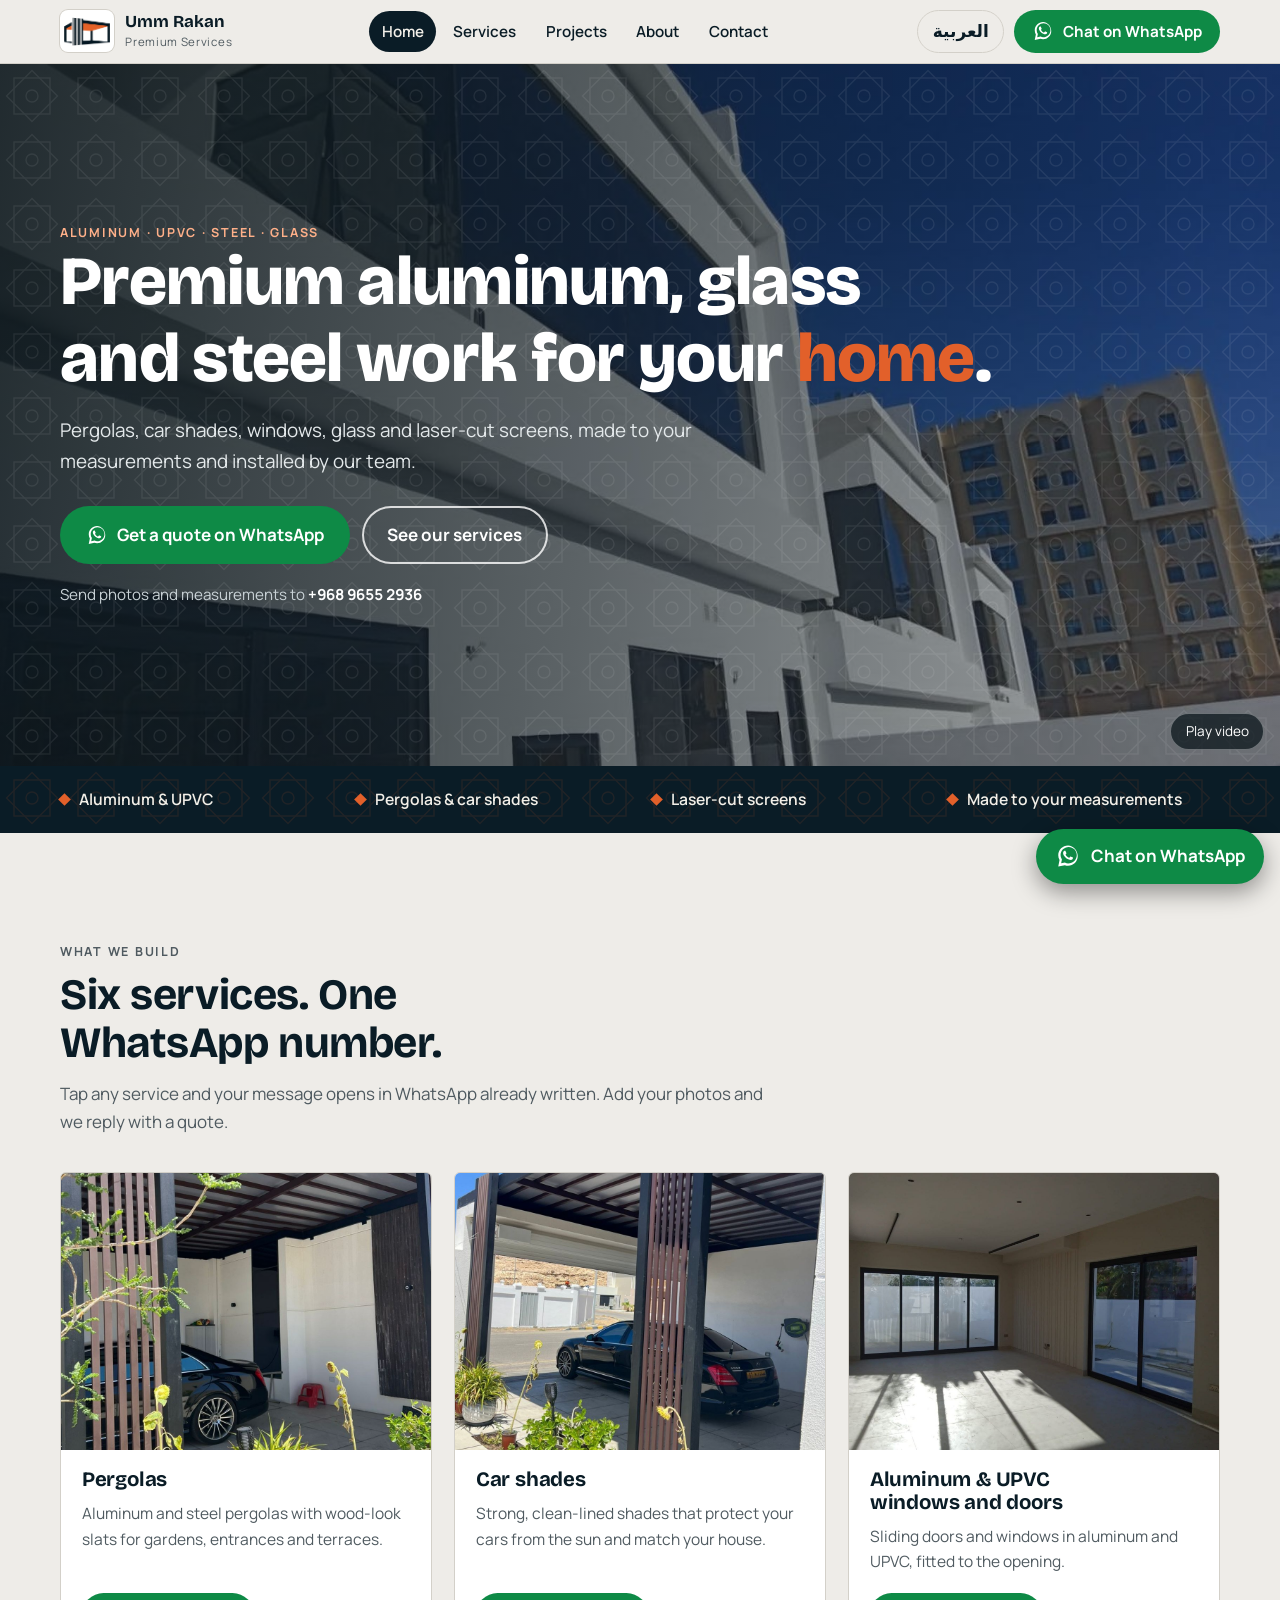
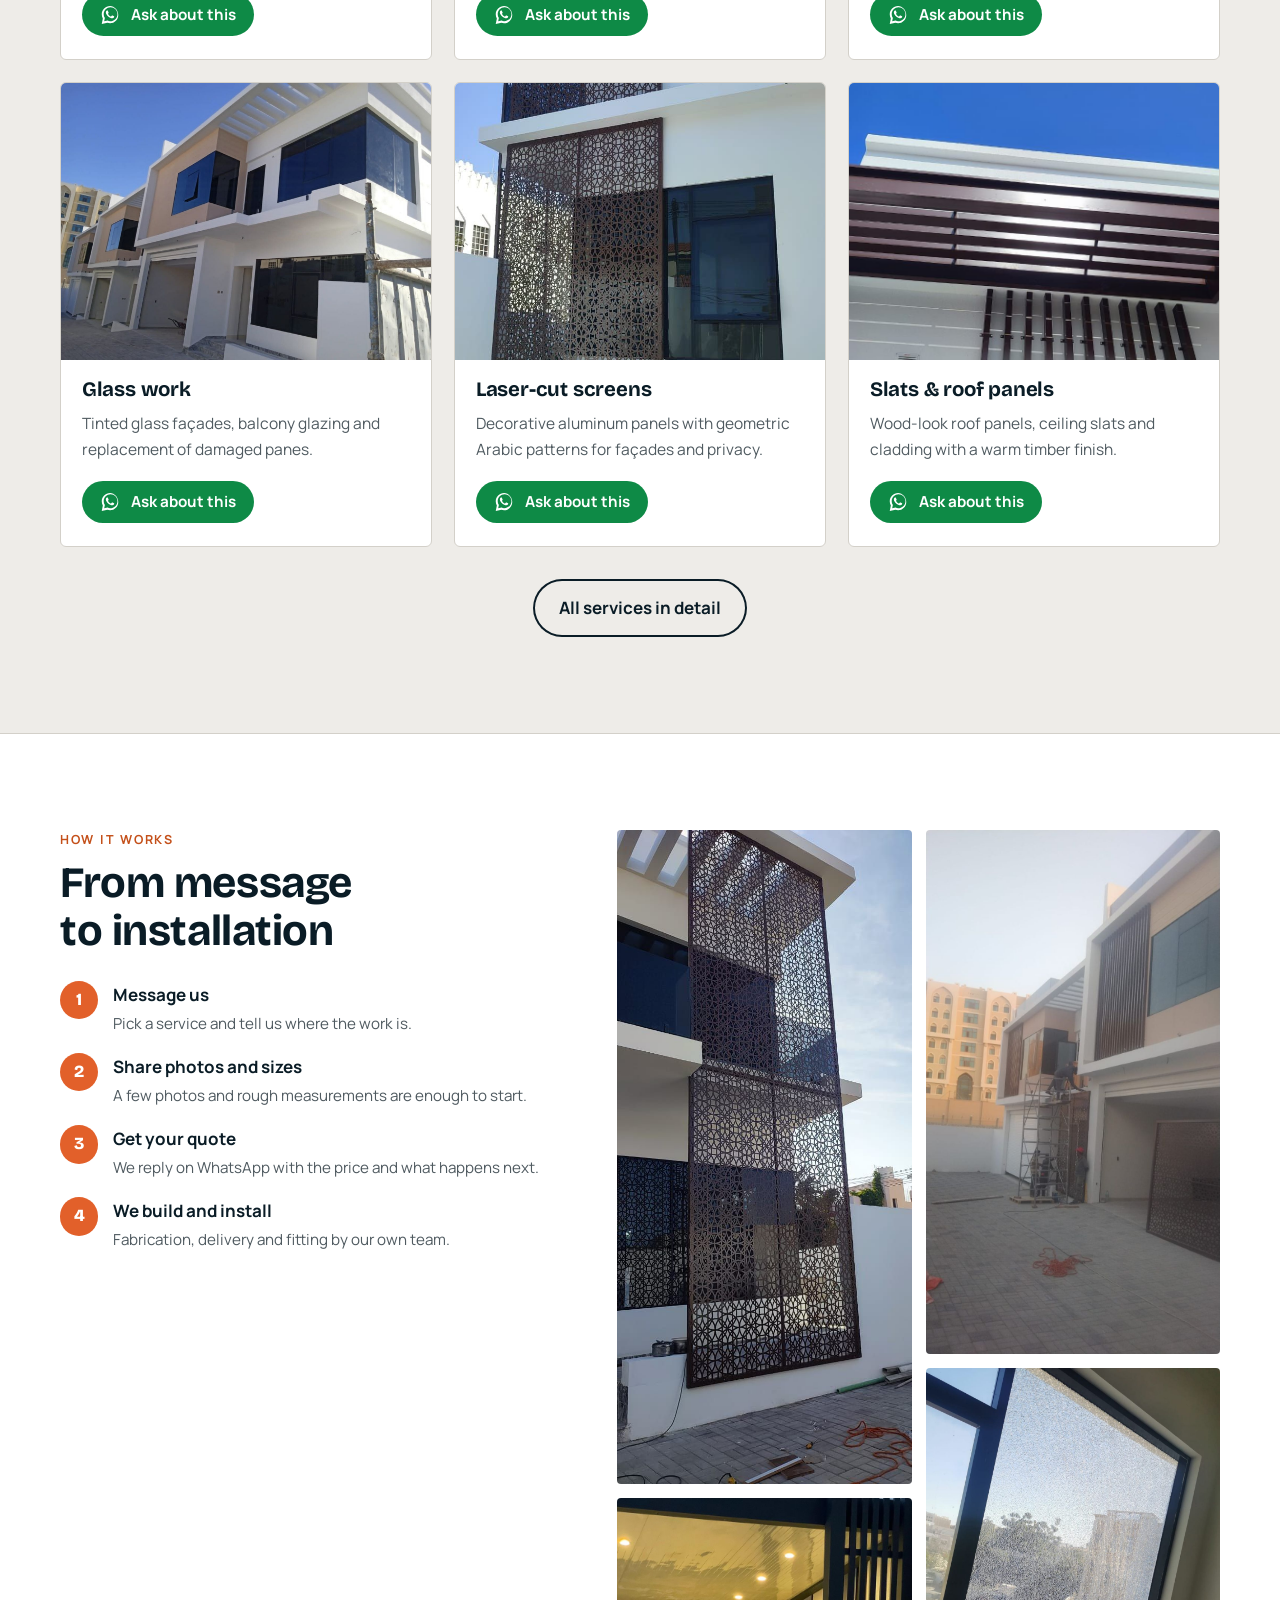
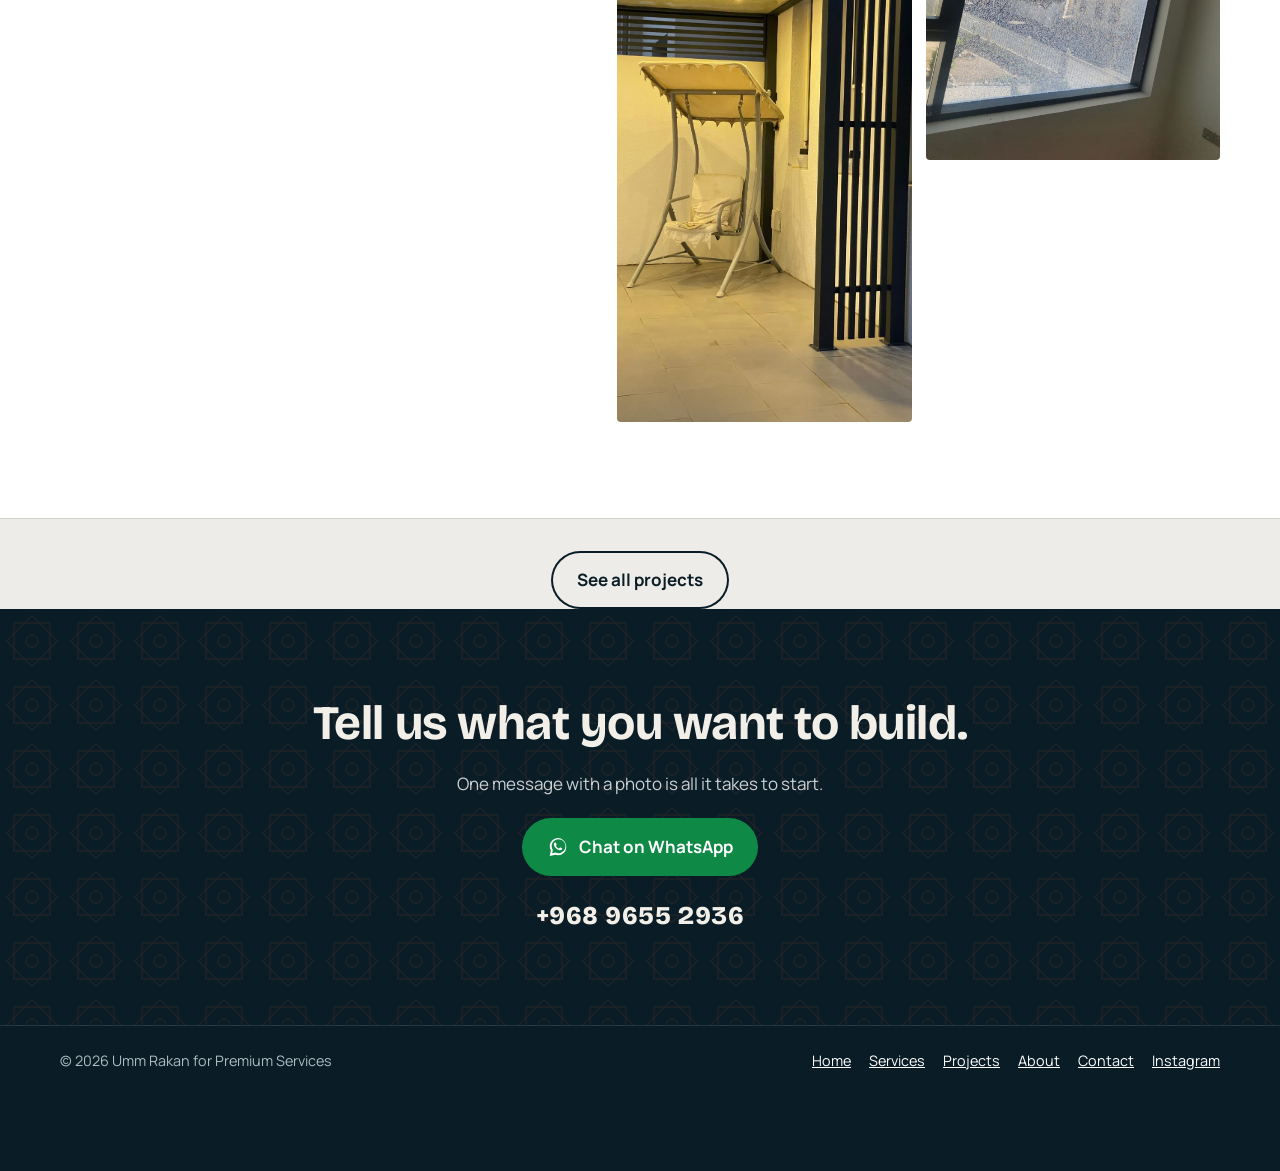
==== index.html @ f745d88b "Add Umm Rakan bilingual multi-page website Home, services, projects, about and contact pages with a " ====
<!doctype html>
<html lang="en" dir="ltr">
<head>
<meta charset="utf-8">
<meta name="viewport" content="width=device-width, initial-scale=1, viewport-fit=cover">
<title>Umm Rakan Premium Services</title>
<meta name="description" content="Premium aluminum, UPVC, steel and glass work in Oman: pergolas, car shades, windows, laser-cut screens. Get a quote on WhatsApp.">
<meta name="theme-color" content="#0a1c26">
<link rel="icon" type="image/png" href="img/favicon.png">
<link rel="apple-touch-icon" href="img/apple-touch-icon.png">
<meta property="og:title" content="Umm Rakan Premium Services">
<meta property="og:description" content="Premium aluminum, UPVC, steel and glass work in Oman: pergolas, car shades, windows, laser-cut screens. Get a quote on WhatsApp.">
<meta property="og:image" content="img/hero-poster.jpg">
<link rel="preconnect" href="https://fonts.googleapis.com">
<link rel="preconnect" href="https://fonts.gstatic.com" crossorigin>
<link rel="stylesheet" href="https://fonts.googleapis.com/css2?family=Bricolage+Grotesque:opsz,wght@12..96,500;12..96,700;12..96,800&family=Manrope:wght@400;500;600;700&family=Noto+Kufi+Arabic:wght@500;700;800&family=IBM+Plex+Sans+Arabic:wght@400;500;600&display=swap">
<link rel="stylesheet" href="css/style.css">
</head>
<body data-page="home">

<!-- COVER VIDEO: replace video/hero.mp4 with the client's own footage (see README). Poster image shows until the video loads. -->
<section class="hero bleed" aria-label="Cover">
  <img class="poster" src="img/hero-poster.jpg" alt="">
  <video id="heroVideo" autoplay muted loop playsinline preload="auto" poster="img/hero-poster.jpg">
    <source src="video/hero.mp4" type="video/mp4">
  </video>
  <div class="star"></div>
  <div class="in">
    <p class="eyebrow" data-i18n="heroEyebrow"></p>
    <h1 data-i18n="heroTitle"></h1>
    <p class="lede" data-i18n="heroLede"></p>
    <div class="cta-row">
      <a class="btn btn-wa" data-wa="general" target="_blank" rel="noopener" href="#"><svg viewBox="0 0 32 32" aria-hidden="true"><path fill="currentColor" d="M16.04 3C9.4 3 4 8.4 4 15.04c0 2.12.55 4.18 1.6 6L4 29l8.14-1.56a12 12 0 0 0 3.9.66h.01C22.7 28.1 28 22.7 28 16.06 28 9.4 22.68 3 16.04 3Zm0 22.1c-1.2 0-2.37-.32-3.4-.92l-.24-.15-4.83.93.96-4.7-.16-.25a9.9 9.9 0 0 1-1.52-5.27c0-5.5 4.47-9.97 9.98-9.97 5.5 0 9.98 4.47 9.98 9.97 0 5.5-4.48 10.36-10.77 10.36Zm5.47-7.46c-.3-.15-1.77-.87-2.04-.97-.27-.1-.47-.15-.67.15-.2.3-.77.97-.94 1.17-.17.2-.35.22-.65.07-.3-.15-1.27-.47-2.42-1.5-.9-.8-1.5-1.78-1.67-2.08-.17-.3-.02-.46.13-.6.13-.14.3-.35.45-.52.15-.17.2-.3.3-.5.1-.2.05-.37-.02-.52-.08-.15-.67-1.62-.92-2.22-.24-.58-.49-.5-.67-.5h-.57c-.2 0-.52.07-.8.37-.27.3-1.04 1.02-1.04 2.48 0 1.46 1.07 2.88 1.22 3.08.15.2 2.1 3.2 5.08 4.48.71.3 1.26.49 1.7.63.71.23 1.36.2 1.87.12.57-.08 1.77-.72 2.02-1.42.25-.7.25-1.3.17-1.42-.07-.12-.27-.2-.57-.35Z"/></svg><span data-i18n="quote"></span></a>
      <a class="btn btn-light" href="services.html" data-i18n="seeServices"></a>
    </div>
    <p class="numline"><span data-i18n="sendTo"></span> <strong>+968 9655 2936</strong></p>
  </div>
  <button class="vid-ctl" id="vidBtn" type="button"></button>
</section>

<div class="band bleed"><div class="star"></div>
  <ul><li data-i18n="t1"></li><li data-i18n="t2"></li><li data-i18n="t3"></li><li data-i18n="t4"></li></ul>
</div>

<div class="wrap">
  <section class="s">
    <div class="head"><p class="eyebrow" data-i18n="svEyebrow"></p><h2 data-i18n="svTitle"></h2><p data-i18n="svLead"></p></div>
    <div class="grid" id="services-grid"></div>
    <div class="more"><a class="btn btn-ghost" href="services.html" data-i18n="allServices"></a></div>
  </section>
</div>

<div class="surface-band bleed"><section class="s two">
  <div><p class="eyebrow" data-i18n="hwEyebrow"></p>
  <h2 style="font-size:clamp(1.8rem,3.6vw,2.7rem);margin-top:.5rem" data-i18n="hwTitle"></h2>
  <ol class="steps" id="steps"></ol></div>
  <div class="grid" style="grid-template-columns:1fr 1fr" id="homeGalleryWrap">
    <div class="gal" id="gal" data-count="4" style="grid-column:1/-1;columns:2 160px"></div>
  </div>
</section></div>

<dialog id="lb"><img id="lbImg" alt=""><form method="dialog"><button class="btn btn-ghost btn-sm" style="background:var(--bg)" data-i18n="close"></button></form></dialog>

<div class="wrap"><div class="more" style="margin-block:2rem 0"><a class="btn btn-ghost" href="projects.html" data-i18n="allProjects"></a></div></div>
<div class="final bleed"><div class="star"></div>
  <section class="in">
    <h2 data-i18n="finTitle"></h2>
    <p data-i18n="finText"></p>
    <a class="btn btn-wa" data-wa="general" target="_blank" rel="noopener" href="#"><svg viewBox="0 0 32 32" aria-hidden="true"><path fill="currentColor" d="M16.04 3C9.4 3 4 8.4 4 15.04c0 2.12.55 4.18 1.6 6L4 29l8.14-1.56a12 12 0 0 0 3.9.66h.01C22.7 28.1 28 22.7 28 16.06 28 9.4 22.68 3 16.04 3Zm0 22.1c-1.2 0-2.37-.32-3.4-.92l-.24-.15-4.83.93.96-4.7-.16-.25a9.9 9.9 0 0 1-1.52-5.27c0-5.5 4.47-9.97 9.98-9.97 5.5 0 9.98 4.47 9.98 9.97 0 5.5-4.48 10.36-10.77 10.36Zm5.47-7.46c-.3-.15-1.77-.87-2.04-.97-.27-.1-.47-.15-.67.15-.2.3-.77.97-.94 1.17-.17.2-.35.22-.65.07-.3-.15-1.27-.47-2.42-1.5-.9-.8-1.5-1.78-1.67-2.08-.17-.3-.02-.46.13-.6.13-.14.3-.35.45-.52.15-.17.2-.3.3-.5.1-.2.05-.37-.02-.52-.08-.15-.67-1.62-.92-2.22-.24-.58-.49-.5-.67-.5h-.57c-.2 0-.52.07-.8.37-.27.3-1.04 1.02-1.04 2.48 0 1.46 1.07 2.88 1.22 3.08.15.2 2.1 3.2 5.08 4.48.71.3 1.26.49 1.7.63.71.23 1.36.2 1.87.12.57-.08 1.77-.72 2.02-1.42.25-.7.25-1.3.17-1.42-.07-.12-.27-.2-.57-.35Z"/></svg><span data-i18n="chat"></span></a>
    <div class="big">+968 9655 2936</div>
  </section>
</div>
<script src="js/main.js"></script>
</body>
</html>
---- css/style.css ----
/* Umm Rakan Premium Services — shared styles.
   Palette comes from the logo: aluminium navy + safety orange. */
:root{
  --bg:#eeece8;
  --surface:#ffffff;
  --ink:#0a1c26;
  --muted:#4f5a60;
  --line:#d3d0c9;
  --accent:#c4501a;        /* orange for text on light */
  --pop:#e2602a;           /* logo orange for fills */
  --pop-ink:#ffffff;
  --wa:#0e8a46;
  --wa-ink:#ffffff;
  --band:#0a1c26;
  --band-ink:#f2efe8;
  --font-en-display:'Bricolage Grotesque','Segoe UI',system-ui,sans-serif;
  --font-en:'Manrope','Segoe UI',system-ui,sans-serif;
  --font-ar-display:'Noto Kufi Arabic','Segoe UI',Tahoma,sans-serif;
  --font-ar:'IBM Plex Sans Arabic','Segoe UI',Tahoma,sans-serif;
  --display:var(--font-en-display);
  --body:var(--font-en);
}
@media (prefers-color-scheme:dark){:root:not([data-theme="light"]){
  --bg:#0c161c;--surface:#14222b;--ink:#eef0ee;--muted:#a3b0b6;--line:#26363f;
  --accent:#ff8a52;--wa:#25b862;--wa-ink:#05210f;--band:#071217;color-scheme:dark}}
:root[data-theme="dark"]{
  --bg:#0c161c;--surface:#14222b;--ink:#eef0ee;--muted:#a3b0b6;--line:#26363f;
  --accent:#ff8a52;--wa:#25b862;--wa-ink:#05210f;--band:#071217;color-scheme:dark}
html[lang="ar"]{--display:var(--font-ar-display);--body:var(--font-ar)}

*{box-sizing:border-box}
html{scroll-behavior:smooth}
body{margin:0;background:var(--bg);color:var(--ink);font-family:var(--body);font-size:17px;line-height:1.65;
  padding-left:max(16px,env(safe-area-inset-left,0px));padding-right:max(16px,env(safe-area-inset-right,0px))}
html[lang="ar"] body{line-height:1.85}
img,video{display:block;max-width:100%}
a{color:inherit}
:focus-visible{outline:3px solid var(--pop);outline-offset:3px;border-radius:4px}
.wrap{max-width:1160px;margin-inline:auto}
.bleed{margin-inline:calc(-1*max(16px,env(safe-area-inset-left,0px)));padding-inline:max(16px,env(safe-area-inset-left,0px))}
h1,h2,h3{font-family:var(--display);line-height:1.12;margin:0;text-wrap:balance;letter-spacing:-.01em}
html[lang="ar"] h1,html[lang="ar"] h2,html[lang="ar"] h3{letter-spacing:0;line-height:1.35}
p{margin:0}
.eyebrow{font-size:.78rem;font-weight:700;letter-spacing:.14em;text-transform:uppercase;color:var(--accent)}
html[lang="ar"] .eyebrow{letter-spacing:0;font-size:.9rem}

.star{position:absolute;inset:0;pointer-events:none;background:var(--pop);opacity:.12;
 -webkit-mask-image:url("data:image/svg+xml,%3Csvg xmlns='http://www.w3.org/2000/svg' width='64' height='64'%3E%3Cg fill='none' stroke='black' stroke-width='1.4'%3E%3Crect x='14' y='14' width='36' height='36'/%3E%3Crect x='14' y='14' width='36' height='36' transform='rotate(45 32 32)'/%3E%3Ccircle cx='32' cy='32' r='6'/%3E%3C/g%3E%3C/svg%3E");
 mask-image:url("data:image/svg+xml,%3Csvg xmlns='http://www.w3.org/2000/svg' width='64' height='64'%3E%3Cg fill='none' stroke='black' stroke-width='1.4'%3E%3Crect x='14' y='14' width='36' height='36'/%3E%3Crect x='14' y='14' width='36' height='36' transform='rotate(45 32 32)'/%3E%3Ccircle cx='32' cy='32' r='6'/%3E%3C/g%3E%3C/svg%3E");
 -webkit-mask-size:64px;mask-size:64px}

/* buttons */
.btn{display:inline-flex;align-items:center;justify-content:center;gap:.6rem;font:inherit;font-weight:700;text-decoration:none;
  border:0;border-radius:999px;padding:.95rem 1.6rem;cursor:pointer;min-height:48px;transition:transform .15s,filter .15s}
.btn:hover{transform:translateY(-2px);filter:brightness(1.07)}
.btn-wa{background:var(--wa);color:var(--wa-ink)}
.btn-ghost{background:transparent;color:var(--ink);box-shadow:inset 0 0 0 2px currentColor}
.btn-light{background:transparent;color:#fff;box-shadow:inset 0 0 0 2px #ffffffcc}
.btn svg{width:22px;height:22px;flex:none}
.btn-sm{padding:.55rem 1.1rem;min-height:40px;font-size:.95rem}

/* header */
body::before{content:"";position:fixed;inset:0 0 auto;height:env(safe-area-inset-top,0px);z-index:30;background:var(--bg)}
.site-header{position:sticky;top:env(safe-area-inset-top,0px);z-index:20;background:color-mix(in srgb,var(--bg) 94%,transparent);backdrop-filter:blur(10px);border-bottom:1px solid var(--line)}
.bar{display:flex;align-items:center;justify-content:space-between;gap:12px;padding-block:10px;max-width:1160px;margin-inline:auto}
.brand{display:flex;align-items:center;gap:.7rem;text-decoration:none;min-width:0}
.brand .tile{width:54px;height:42px;border-radius:8px;background:#fff;display:grid;place-items:center;flex:none;padding:4px;box-shadow:0 0 0 1px var(--line)}
.brand .tile img{width:100%;height:100%;object-fit:contain}
.brand b{display:block;font-family:var(--display);font-size:1.05rem;line-height:1.15}
.brand small{display:block;color:var(--muted);font-size:.72rem;letter-spacing:.06em}
nav.main{display:flex;align-items:center;gap:4px}
nav.main a{text-decoration:none;font-weight:600;font-size:.95rem;padding:.5rem .8rem;border-radius:999px}
nav.main a:hover{background:color-mix(in srgb,var(--ink) 8%,transparent)}
nav.main a[aria-current="page"]{background:var(--band);color:var(--band-ink)}
.tools{display:flex;align-items:center;gap:10px}
.lang{font:inherit;font-weight:700;background:none;color:var(--ink);border:1px solid var(--line);border-radius:999px;padding:.4rem .9rem;min-height:40px;cursor:pointer}
.lang:hover{border-color:var(--ink)}
.burger{display:none;width:44px;height:40px;border:1px solid var(--line);border-radius:10px;background:none;color:var(--ink);cursor:pointer;font-size:1.3rem;line-height:1}

/* hero with video cover */
.hero{position:relative;min-height:clamp(520px,78vh,760px);display:flex;align-items:center;overflow:hidden;background:var(--band);color:#fff}
.hero video,.hero .poster{position:absolute;inset:0;width:100%;height:100%;object-fit:cover}
.hero::after{content:"";position:absolute;inset:0;background:linear-gradient(100deg,rgba(7,18,23,.88) 0%,rgba(7,18,23,.62) 48%,rgba(7,18,23,.25) 100%)}
html[dir="rtl"] .hero::after{background:linear-gradient(260deg,rgba(7,18,23,.88) 0%,rgba(7,18,23,.62) 48%,rgba(7,18,23,.25) 100%)}
.hero .star{z-index:1;opacity:.07;background:#fff}
.hero .in{position:relative;z-index:2;max-width:1160px;width:100%;margin-inline:auto;padding-block:56px}
.hero h1{font-size:clamp(2.3rem,5.6vw,4.3rem);font-weight:800;max-width:15em}
.hero h1 em{font-style:normal;color:var(--pop)}
.hero .eyebrow{color:#ffb089}
.hero .lede{font-size:1.18rem;color:#e4e9eb;max-width:34em;margin-top:1.1rem}
.cta-row{display:flex;flex-wrap:wrap;gap:12px;margin-top:1.8rem}
.numline{margin-top:1.1rem;font-size:.95rem;color:#c9d2d6}
.numline strong{color:#fff;font-variant-numeric:tabular-nums;direction:ltr;unicode-bidi:isolate;display:inline-block}
.vid-ctl{position:absolute;z-index:3;inset-inline-end:16px;bottom:16px;background:#071217b3;color:#fff;border:1px solid #ffffff55;border-radius:999px;padding:.4rem .9rem;font:inherit;font-size:.85rem;cursor:pointer}

/* page title strip for inner pages */
.pagehead{background:var(--band);color:var(--band-ink);position:relative;overflow:hidden}
.pagehead .star{background:var(--pop);opacity:.12}
.pagehead .in{position:relative;max-width:1160px;margin-inline:auto;padding-block:clamp(36px,6vw,64px)}
.pagehead h1{font-size:clamp(2rem,4.6vw,3.3rem);margin-top:.5rem}
.pagehead p{color:#c9d2d6;max-width:40em;margin-top:.8rem}
.pagehead .eyebrow{color:#ffb089}

/* band */
.band{background:var(--band);color:var(--band-ink);position:relative;overflow:hidden}
.band .star{opacity:.1}
.band ul{list-style:none;margin:0 auto;padding:1.3rem 0;display:grid;grid-template-columns:repeat(4,1fr);gap:12px 24px;position:relative;max-width:1160px}
.band li{font-weight:600;font-size:.98rem;display:flex;align-items:center;gap:.6rem}
.band li::before{content:"";width:9px;height:9px;transform:rotate(45deg);background:var(--pop);flex:none}

section.s{padding-block:clamp(48px,8vw,96px)}
.head{max-width:44rem;margin-bottom:2.2rem}
.head h2{font-size:clamp(1.8rem,3.6vw,2.7rem);margin-top:.5rem}
.head p{color:var(--muted);margin-top:.8rem}
.more{margin-top:2rem;display:flex;justify-content:center}

/* cards */
.grid{display:grid;grid-template-columns:repeat(3,1fr);gap:22px}
.card{background:var(--surface);border:1px solid var(--line);border-radius:6px;overflow:hidden;display:flex;flex-direction:column;min-width:0}
.card .ph{aspect-ratio:4/3;overflow:hidden;background:var(--band)}
.card .ph img{width:100%;height:100%;object-fit:cover;transition:transform .5s}
.card:hover .ph img{transform:scale(1.04)}
.card .tx{padding:1.2rem 1.3rem 1.4rem;display:flex;flex-direction:column;gap:.55rem;flex:1}
.card h3{font-size:1.28rem}
.card p{color:var(--muted);font-size:.97rem;flex:1}
.card .btn{align-self:flex-start;margin-top:.6rem}

/* service detail rows */
.svc{display:grid;grid-template-columns:1fr 1fr;gap:clamp(20px,4vw,56px);align-items:center;padding-block:clamp(28px,4vw,48px);border-top:1px solid var(--line)}
.svc:first-child{border-top:0}
.svc:nth-child(even) .ph{order:2}
.svc .ph{aspect-ratio:4/3;overflow:hidden;border-radius:6px;background:var(--band)}
.svc .ph img{width:100%;height:100%;object-fit:cover}
.svc h2{font-size:clamp(1.6rem,3vw,2.2rem)}
.svc p{color:var(--muted);margin-top:.7rem}
.svc ul{list-style:none;margin:1rem 0 0;padding:0;display:grid;gap:.45rem}
.svc li{display:flex;gap:.6rem;align-items:baseline;font-size:.98rem}
.svc li::before{content:"";width:8px;height:8px;transform:rotate(45deg);background:var(--pop);flex:none}
.svc .btn{margin-top:1.4rem}

/* steps + form */
.two{display:grid;grid-template-columns:.9fr 1.1fr;gap:clamp(24px,5vw,64px);align-items:start;max-width:1160px;margin-inline:auto}
.surface-band{background:var(--surface);border-block:1px solid var(--line)}
.steps{list-style:none;margin:1.6rem 0 0;padding:0;display:grid;gap:1rem;counter-reset:s}
.steps li{display:grid;grid-template-columns:2.4rem 1fr;gap:.9rem;align-items:start;counter-increment:s}
.steps li::before{content:counter(s);width:2.4rem;height:2.4rem;border-radius:50%;background:var(--pop);color:var(--pop-ink);display:grid;place-items:center;font-weight:800;font-family:var(--font-en-display)}
.steps b{display:block}
.steps span{color:var(--muted);font-size:.95rem}
form.q{display:grid;gap:1.1rem;background:var(--bg);border:1px solid var(--line);border-radius:6px;padding:clamp(18px,3vw,30px)}
fieldset{border:0;padding:0;margin:0;min-width:0}
legend,label.l{font-weight:700;font-size:.92rem;margin-bottom:.5rem;display:block;padding:0}
.chips{display:flex;flex-wrap:wrap;gap:8px}
.chip{position:relative}
.chip input{position:absolute;opacity:0;pointer-events:none}
.chip span{display:inline-block;padding:.5rem .95rem;border:1px solid var(--line);border-radius:999px;font-size:.93rem;cursor:pointer;background:var(--surface);font-weight:500}
.chip input:checked+span{background:var(--ink);color:var(--bg);border-color:var(--ink)}
.chip input:focus-visible+span{outline:3px solid var(--pop);outline-offset:2px}
input[type=text],textarea{width:100%;font:inherit;color:var(--ink);background:var(--surface);border:1px solid var(--line);border-radius:6px;padding:.8rem 1rem;min-height:48px}
textarea{min-height:110px;resize:vertical}
.hint{color:var(--muted);font-size:.88rem}
.contact-card{background:var(--band);color:var(--band-ink);border-radius:6px;padding:clamp(20px,3vw,32px);display:grid;gap:1rem;position:relative;overflow:hidden}
.contact-card .star{opacity:.09}
.contact-card>*{position:relative}
.contact-card .big{font-size:1.8rem;font-weight:800;direction:ltr;unicode-bidi:isolate;font-variant-numeric:tabular-nums;font-family:var(--font-en-display)}
.contact-card p{color:#c9d2d6}
.contact-card a.ig{color:#fff}

/* gallery */
.gal{columns:4 220px;column-gap:14px}
.gal button{display:block;width:100%;margin:0 0 14px;padding:0;border:0;background:var(--band);cursor:zoom-in;border-radius:4px;overflow:hidden;break-inside:avoid}
.gal img{width:100%;height:auto;transition:transform .4s}
.gal button:hover img{transform:scale(1.03)}
dialog{border:0;padding:0;background:transparent;max-width:min(94vw,1000px);max-height:92vh}
dialog::backdrop{background:rgba(0,0,0,.84)}
dialog img{max-height:84vh;width:auto;margin:auto;border-radius:4px}
dialog form{margin-top:10px;display:flex;justify-content:center}

/* about */
.prose{max-width:46rem}
.prose p+p{margin-top:1rem}
.prose p{color:var(--muted)}
.vals{display:grid;grid-template-columns:repeat(3,1fr);gap:18px;margin-top:2.2rem}
.val{border-top:3px solid var(--pop);padding-top:.9rem}
.val h3{font-size:1.15rem}
.val p{color:var(--muted);font-size:.96rem;margin-top:.4rem}

/* faq */
.faq{max-width:50rem}
details{border-bottom:1px solid var(--line);padding-block:1rem}
summary{cursor:pointer;font-weight:700;font-size:1.05rem;list-style:none;display:flex;justify-content:space-between;gap:1rem}
summary::-webkit-details-marker{display:none}
summary::after{content:"+";font-size:1.4rem;line-height:1;color:var(--accent)}
details[open] summary::after{content:"–"}
details p{color:var(--muted);margin-top:.6rem}

/* final cta + footer */
.final{background:var(--band);color:var(--band-ink);position:relative;overflow:hidden;text-align:center}
.final .star{opacity:.1}
.final .in{position:relative;max-width:46rem;margin-inline:auto;display:grid;gap:1.2rem;justify-items:center;padding-block:clamp(48px,8vw,88px)}
.final h2{font-size:clamp(1.9rem,4vw,3rem)}
.final p{color:#c9d2d6}
.final .big{font-size:1.6rem;font-weight:800;direction:ltr;unicode-bidi:isolate;font-variant-numeric:tabular-nums;letter-spacing:.02em;font-family:var(--font-en-display)}
footer.site{background:var(--band);color:#aebbc1;font-size:.9rem;border-top:1px solid #ffffff1f;padding-block:1.4rem calc(1.4rem + 76px)}
footer.site .in{max-width:1160px;margin-inline:auto;display:flex;flex-wrap:wrap;justify-content:space-between;gap:10px 24px}
footer.site a{color:#fff}
footer.site nav{display:flex;flex-wrap:wrap;gap:6px 18px}

.fab{position:fixed;inset-inline-end:max(16px,env(safe-area-inset-right,0px));bottom:calc(16px + env(safe-area-inset-bottom,0px));z-index:25;
  display:flex;align-items:center;gap:.6rem;background:var(--wa);color:var(--wa-ink);text-decoration:none;font-weight:700;border-radius:999px;padding:.85rem 1.2rem;min-height:52px;box-shadow:0 8px 24px #0006}
.fab svg{width:26px;height:26px}
.fab:hover{filter:brightness(1.08)}

@media (max-width:980px){
  .burger{display:inline-grid;place-items:center}
  nav.main{display:none;position:absolute;inset-inline:0;top:100%;flex-direction:column;align-items:stretch;background:var(--bg);border-bottom:1px solid var(--line);padding:10px max(16px,env(safe-area-inset-left,0px)) 16px}
  nav.main.open{display:flex}
  nav.main a{padding:.8rem 1rem;font-size:1.05rem}
  .site-header .bar{position:relative}
}
@media (max-width:900px){
  .two,.svc{grid-template-columns:1fr}
  .svc:nth-child(even) .ph{order:0}
  .grid{grid-template-columns:repeat(2,1fr)}
  .band ul{grid-template-columns:repeat(2,1fr)}
  .vals{grid-template-columns:1fr}
}
@media (max-width:560px){
  .grid{grid-template-columns:1fr}
  .brand small{display:none}
  .fab span{display:none}
  .fab{padding:.85rem}
  .tools .btn-sm{display:none}
  .hero{min-height:560px}
}
@media (prefers-reduced-motion:reduce){*{transition:none!important;scroll-behavior:auto!important}}
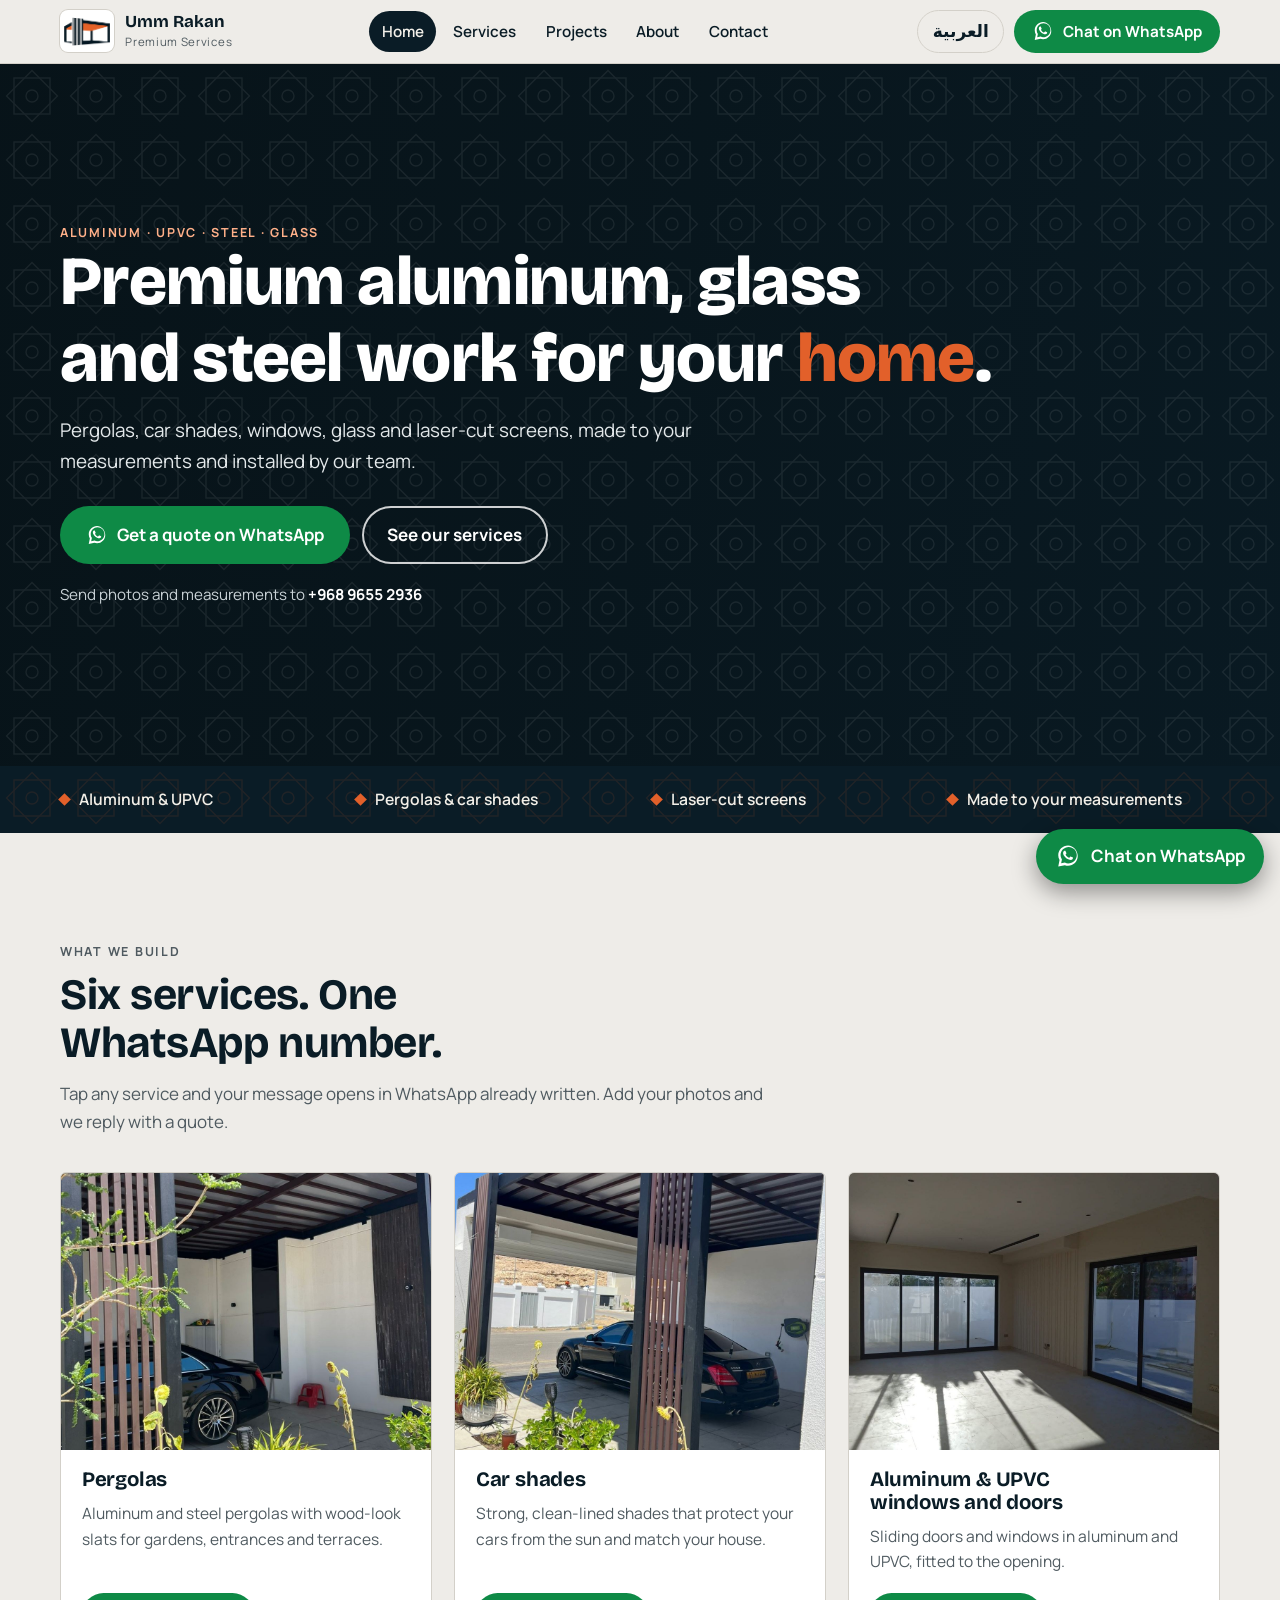
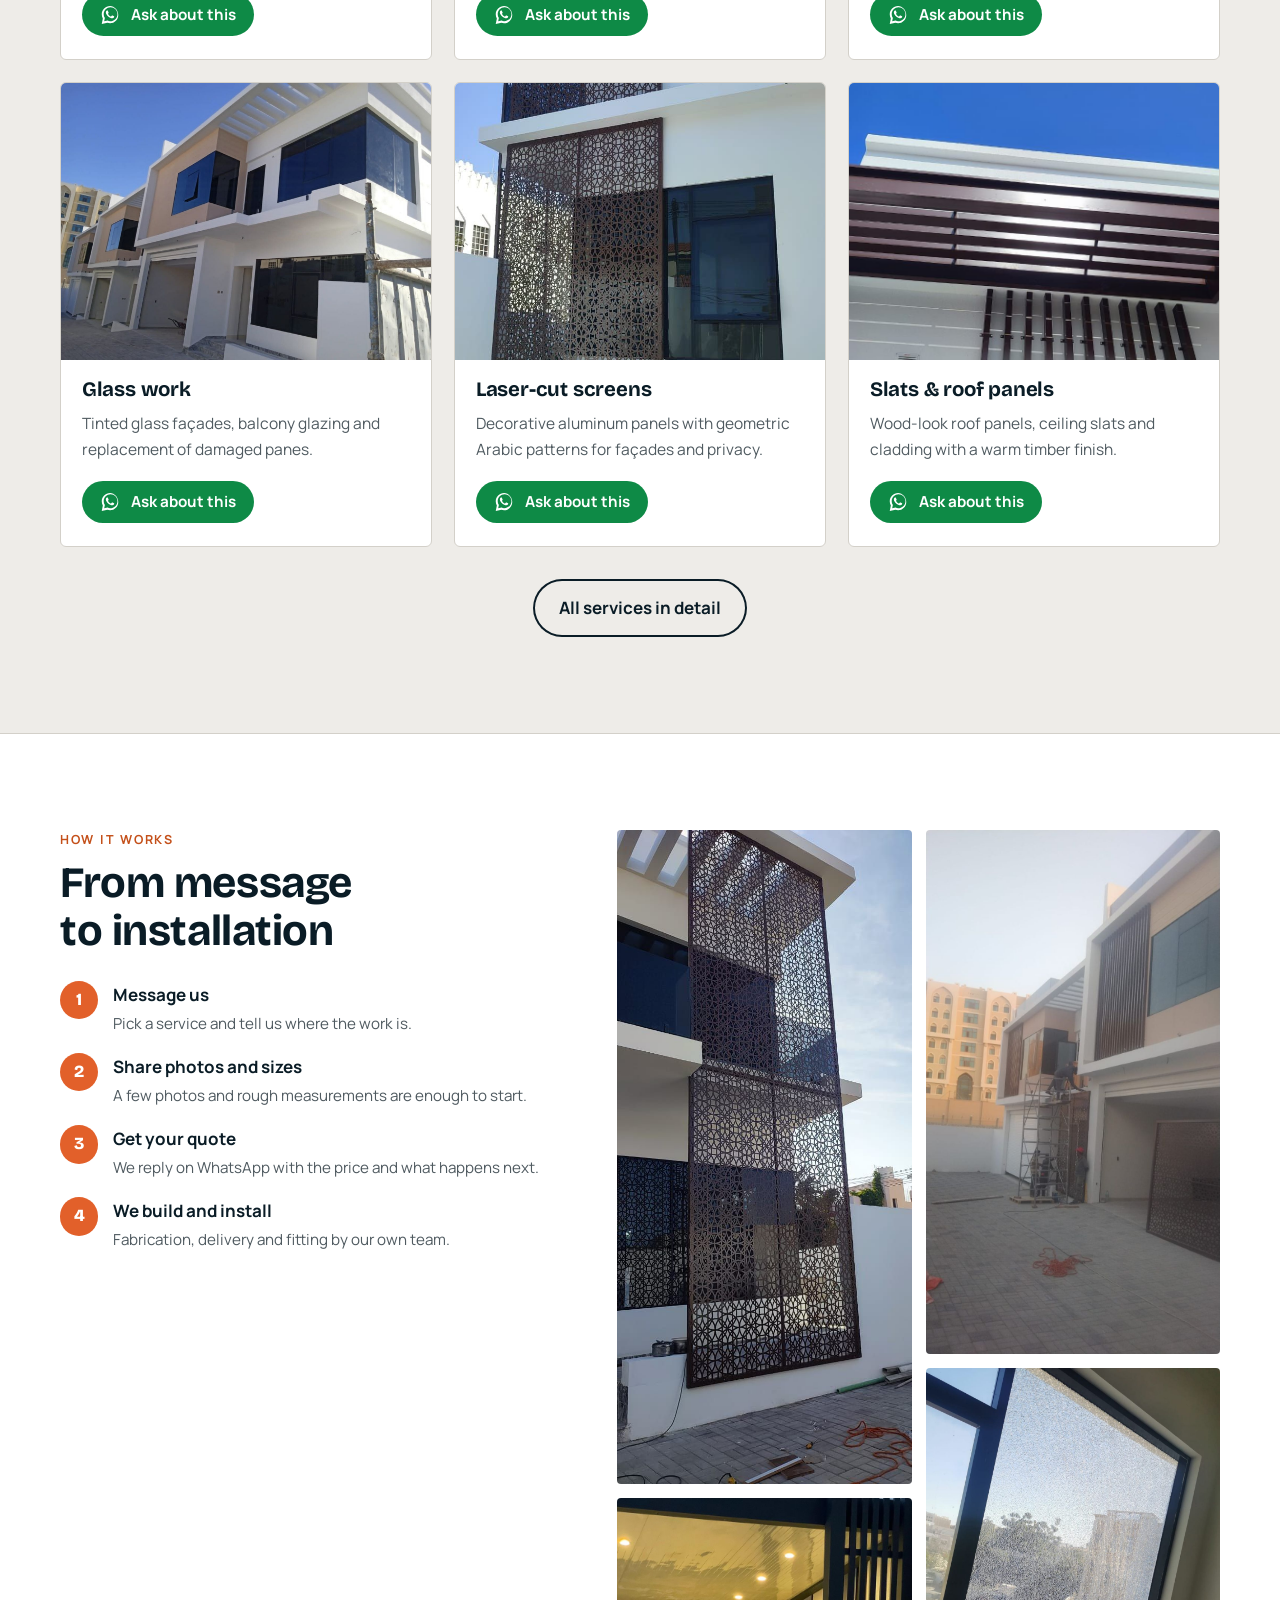
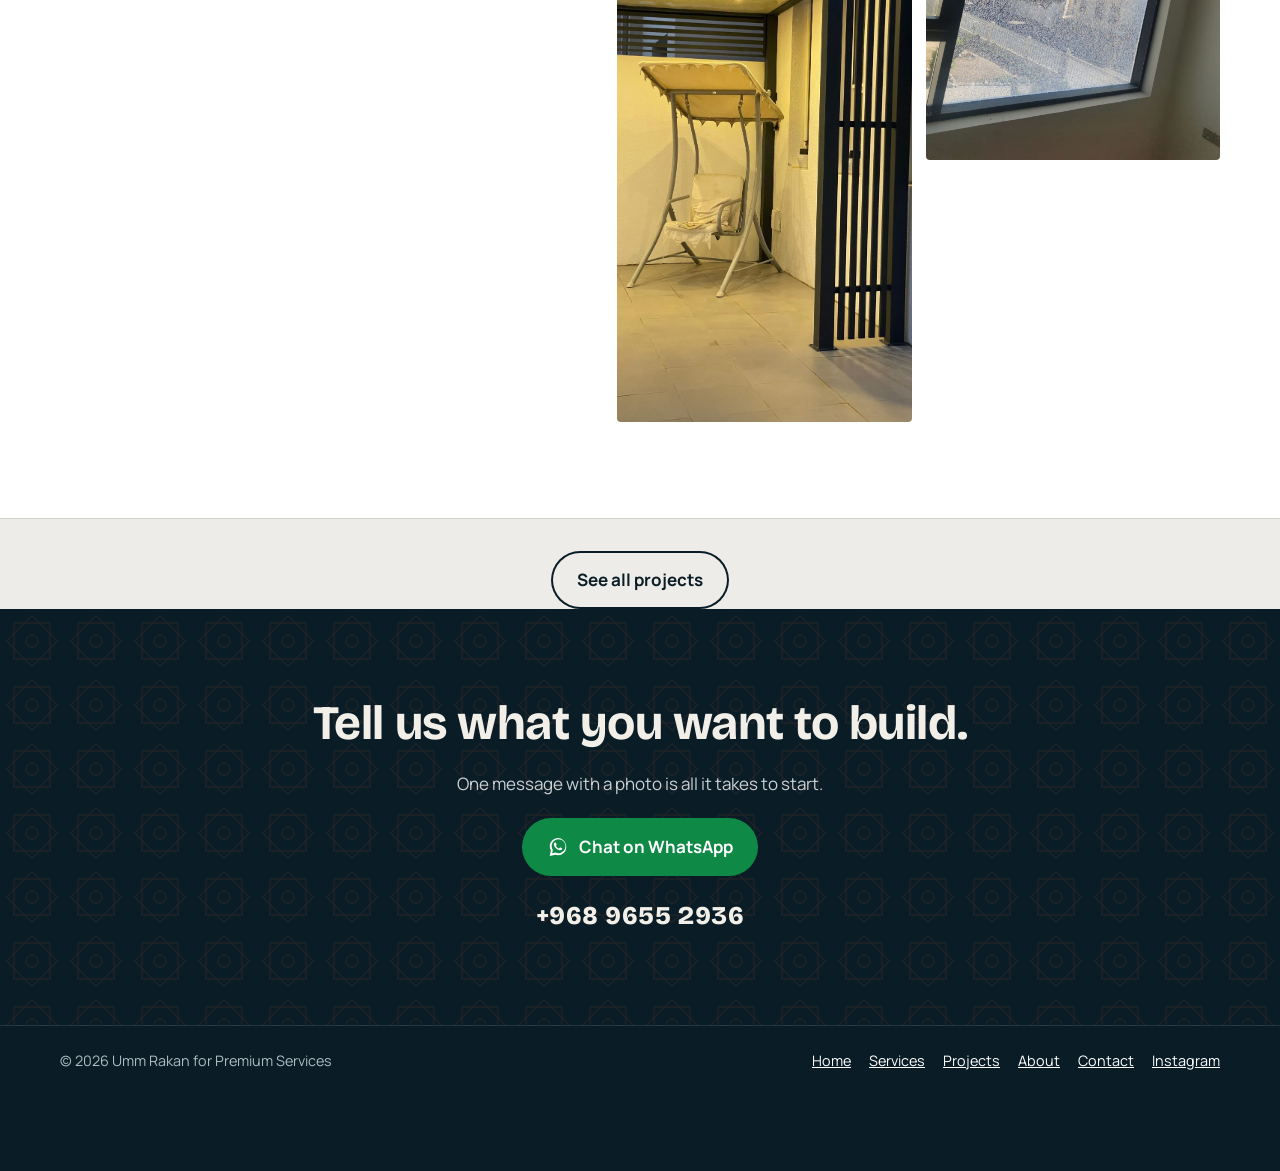
==== commit f14add33: "Use video-only cover, web-optimized H.264 video, add Vercel config Remove poster image from the hero" ====
--- a/index.html
+++ b/index.html
@@ -10,7 +10,7 @@
 <link rel="apple-touch-icon" href="img/apple-touch-icon.png">
 <meta property="og:title" content="Umm Rakan Premium Services">
 <meta property="og:description" content="Premium aluminum, UPVC, steel and glass work in Oman: pergolas, car shades, windows, laser-cut screens. Get a quote on WhatsApp.">
-<meta property="og:image" content="img/hero-poster.jpg">
+<meta property="og:image" content="img/logo-full.jpg">
 <link rel="preconnect" href="https://fonts.googleapis.com">
 <link rel="preconnect" href="https://fonts.gstatic.com" crossorigin>
 <link rel="stylesheet" href="https://fonts.googleapis.com/css2?family=Bricolage+Grotesque:opsz,wght@12..96,500;12..96,700;12..96,800&family=Manrope:wght@400;500;600;700&family=Noto+Kufi+Arabic:wght@500;700;800&family=IBM+Plex+Sans+Arabic:wght@400;500;600&display=swap">
@@ -18,10 +18,9 @@
 </head>
 <body data-page="home">
 
-<!-- COVER VIDEO: replace video/hero.mp4 with the client's own footage (see README). Poster image shows until the video loads. -->
+<!-- COVER VIDEO: autoplay, muted, looping. Replace video/hero.mp4 to change it (see README). -->
 <section class="hero bleed" aria-label="Cover">
-  <img class="poster" src="img/hero-poster.jpg" alt="">
-  <video id="heroVideo" autoplay muted loop playsinline preload="auto" poster="img/hero-poster.jpg">
+  <video id="heroVideo" autoplay muted loop playsinline preload="auto">
     <source src="video/hero.mp4" type="video/mp4">
   </video>
   <div class="star"></div>
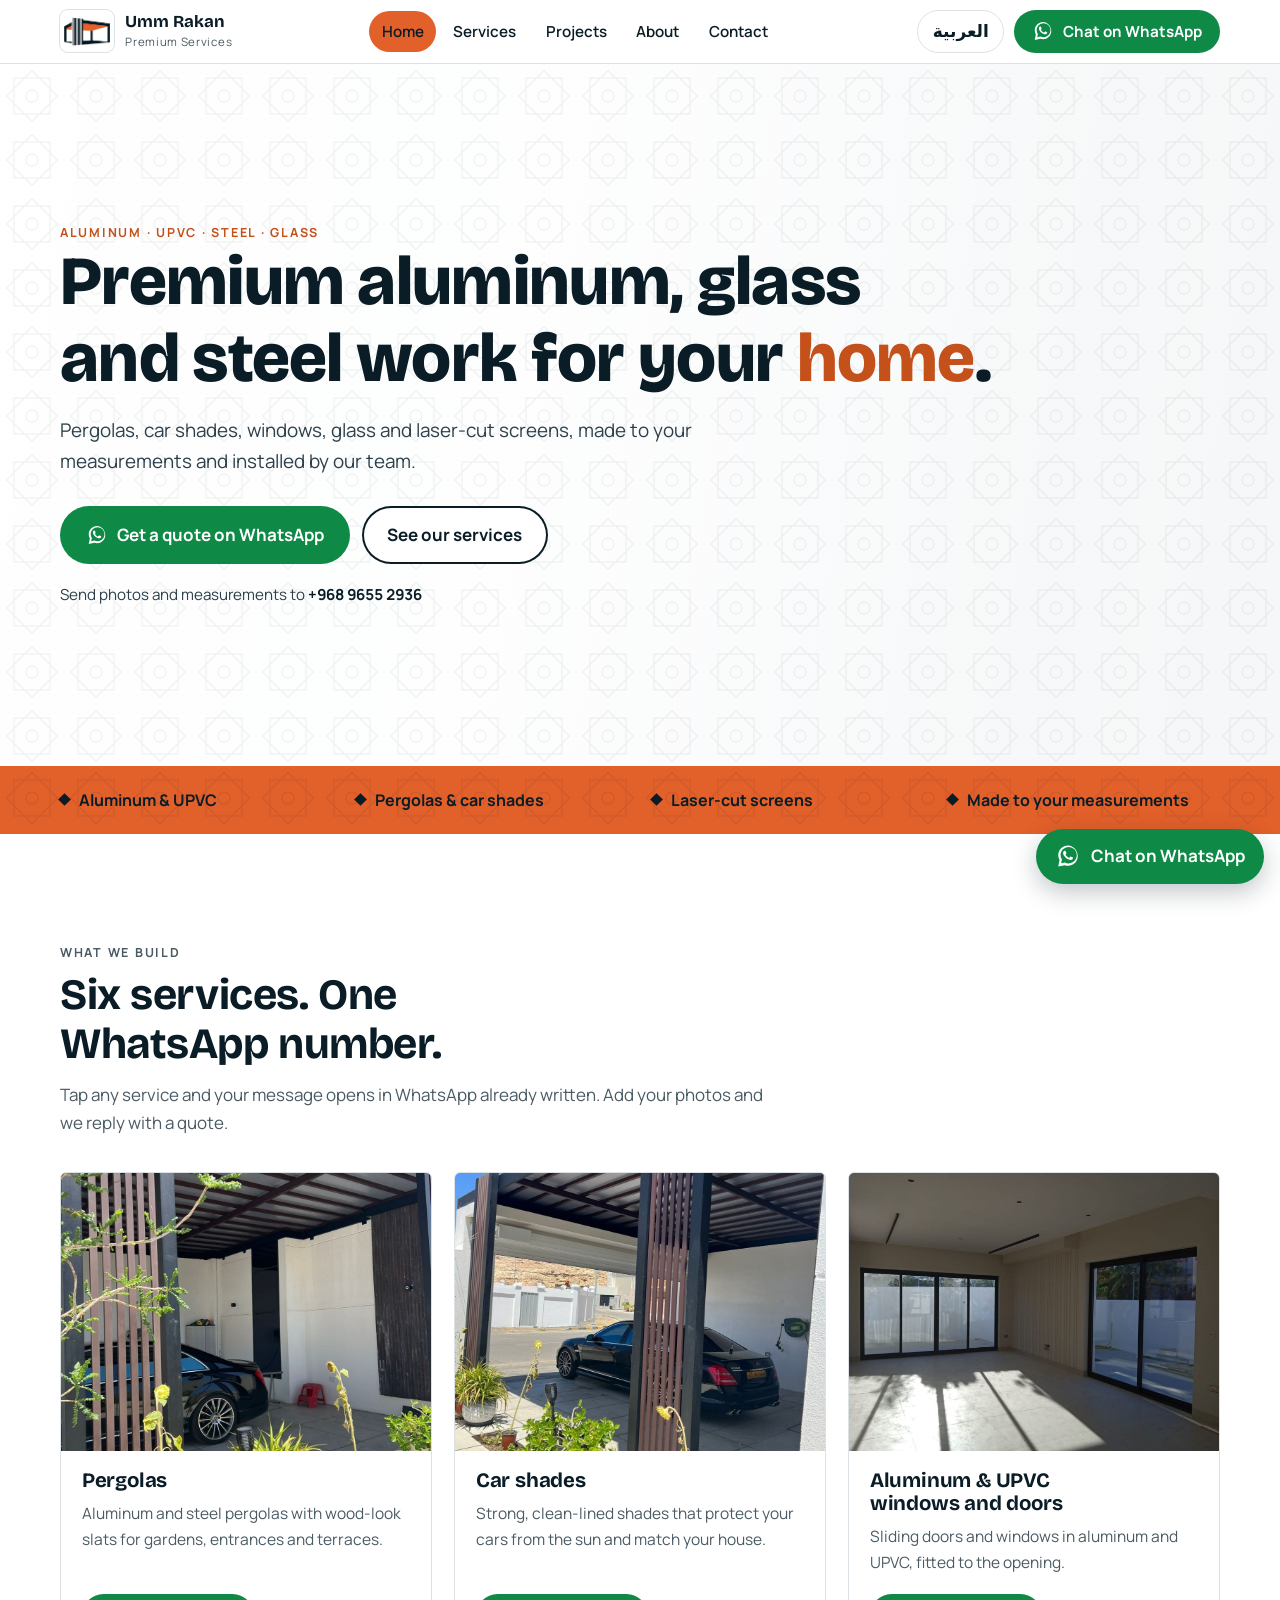
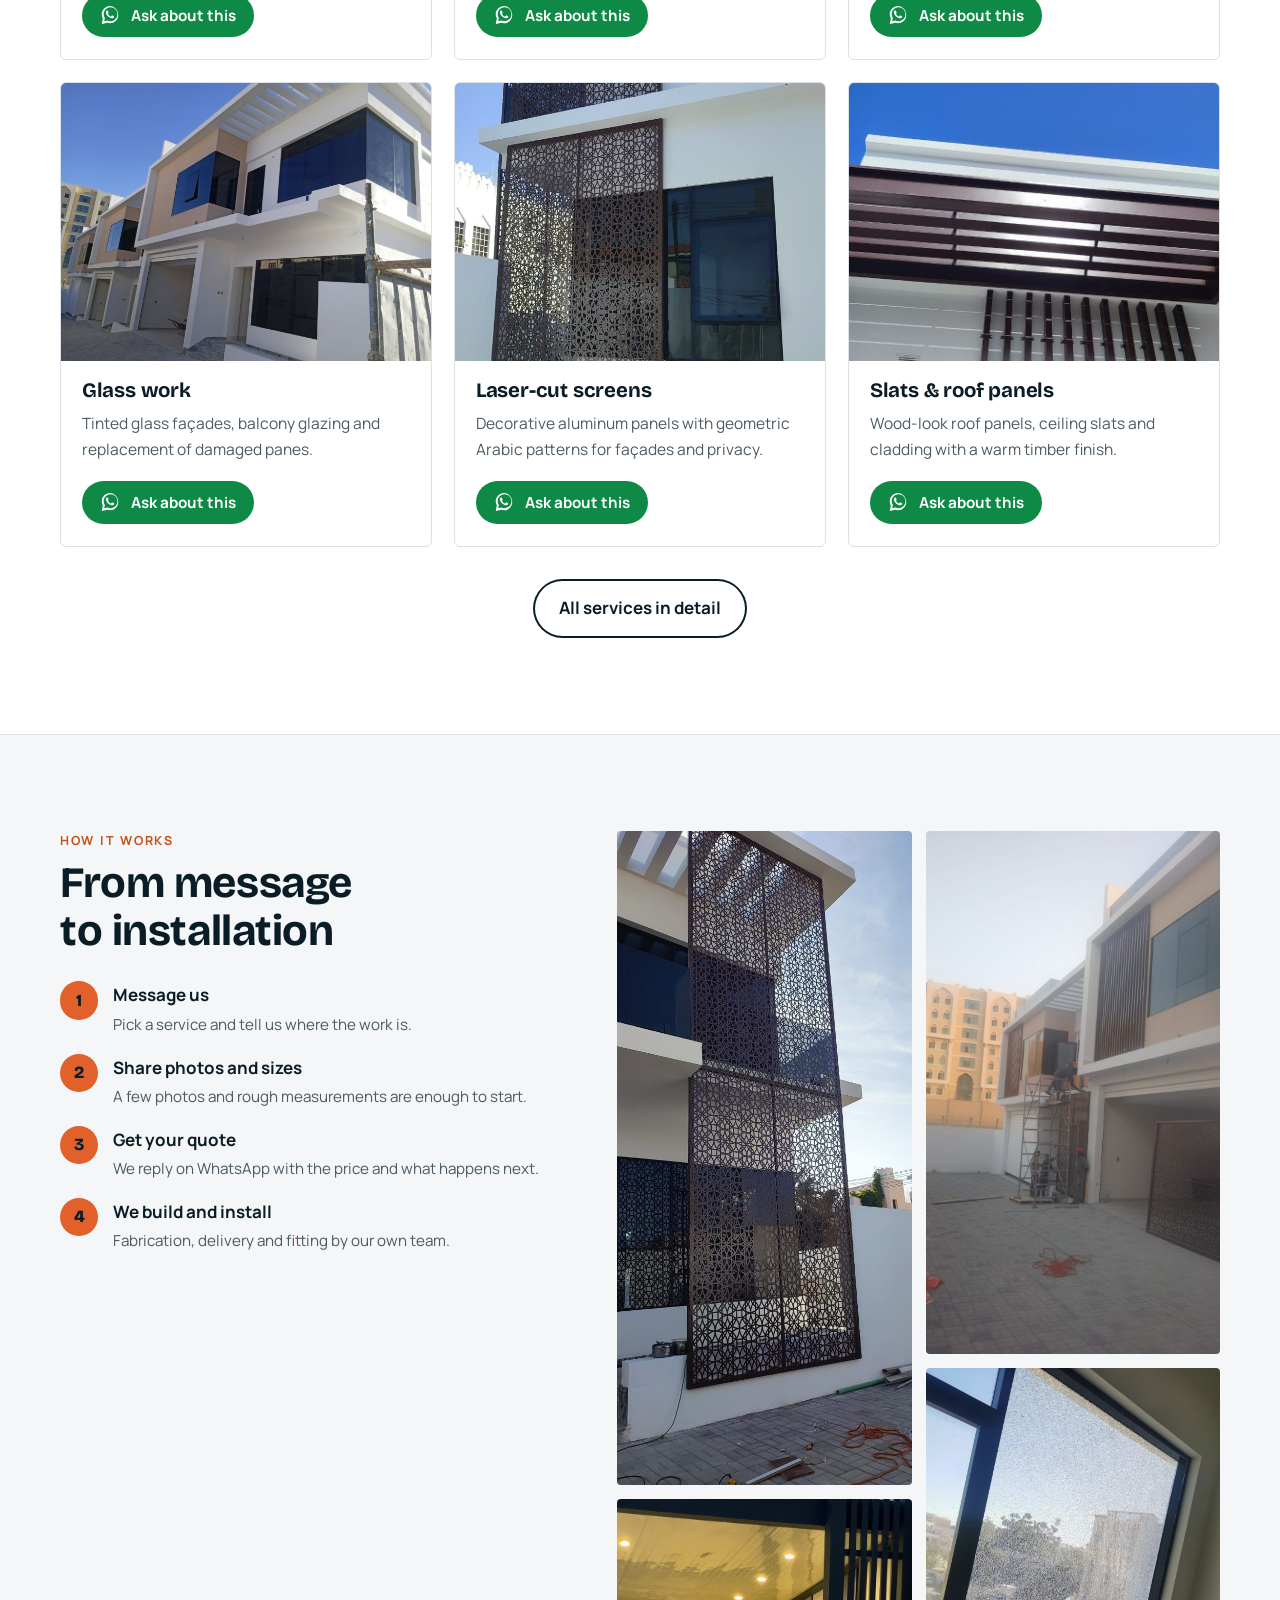
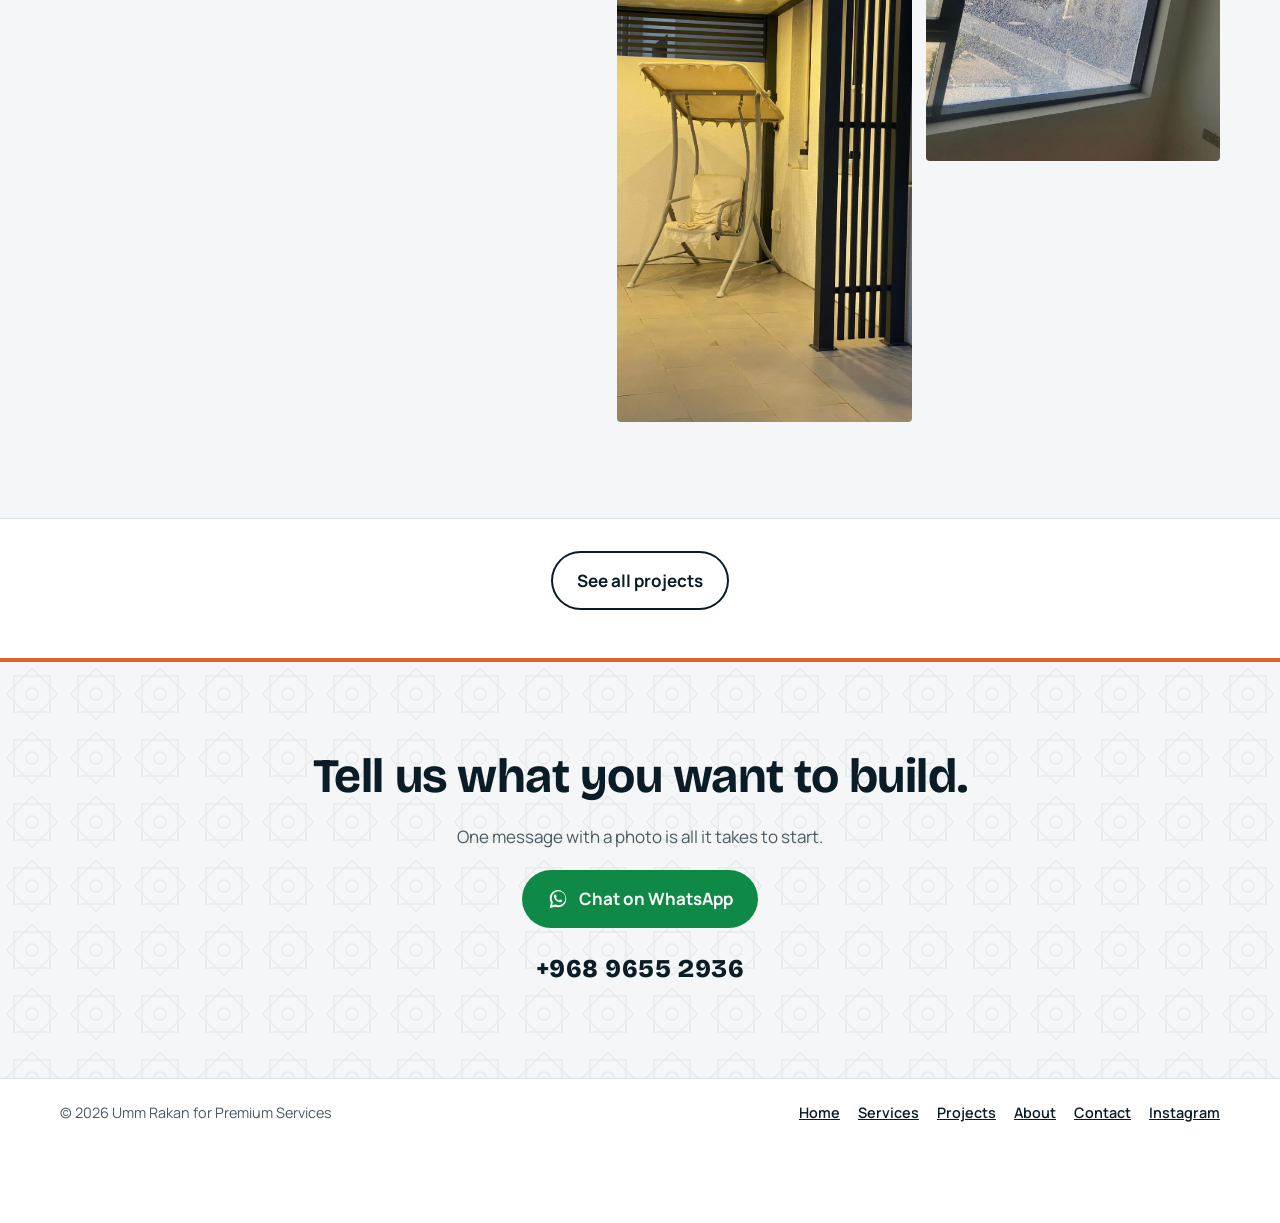
==== commit 0dcefbf7: "Switch to a light theme in the logo colours (white, navy, orange) Remove automatic dark mode, orange" ====
--- a/index.html
+++ b/index.html
@@ -5,7 +5,7 @@
 <meta name="viewport" content="width=device-width, initial-scale=1, viewport-fit=cover">
 <title>Umm Rakan Premium Services</title>
 <meta name="description" content="Premium aluminum, UPVC, steel and glass work in Oman: pergolas, car shades, windows, laser-cut screens. Get a quote on WhatsApp.">
-<meta name="theme-color" content="#0a1c26">
+<meta name="theme-color" content="#ffffff">
 <link rel="icon" type="image/png" href="img/favicon.png">
 <link rel="apple-touch-icon" href="img/apple-touch-icon.png">
 <meta property="og:title" content="Umm Rakan Premium Services">
@@ -60,7 +60,7 @@
 
 <dialog id="lb"><img id="lbImg" alt=""><form method="dialog"><button class="btn btn-ghost btn-sm" style="background:var(--bg)" data-i18n="close"></button></form></dialog>
 
-<div class="wrap"><div class="more" style="margin-block:2rem 0"><a class="btn btn-ghost" href="projects.html" data-i18n="allProjects"></a></div></div>
+<div class="wrap"><div class="more" style="margin-block:2rem 3rem"><a class="btn btn-ghost" href="projects.html" data-i18n="allProjects"></a></div></div>
 <div class="final bleed"><div class="star"></div>
   <section class="in">
     <h2 data-i18n="finTitle"></h2>
--- a/css/style.css
+++ b/css/style.css
@@ -1,18 +1,19 @@
 /* Umm Rakan Premium Services — shared styles.
-   Palette comes from the logo: aluminium navy + safety orange. */
+   Light theme in the logo colours: white, navy and orange. */
 :root{
-  --bg:#eeece8;
-  --surface:#ffffff;
-  --ink:#0a1c26;
-  --muted:#4f5a60;
-  --line:#d3d0c9;
-  --accent:#c4501a;        /* orange for text on light */
+  color-scheme:light;
+  --bg:#ffffff;
+  --surface:#f4f6f7;       /* cool light grey */
+  --ink:#0a1c26;           /* logo navy */
+  --muted:#4a5a63;
+  --line:#dbe1e4;
+  --accent:#c4501a;        /* orange for text on white */
   --pop:#e2602a;           /* logo orange for fills */
-  --pop-ink:#ffffff;
+  --pop-ink:#0a1c26;       /* navy text on orange */
   --wa:#0e8a46;
   --wa-ink:#ffffff;
-  --band:#0a1c26;
-  --band-ink:#f2efe8;
+  --band:#e2602a;
+  --band-ink:#0a1c26;
   --font-en-display:'Bricolage Grotesque','Segoe UI',system-ui,sans-serif;
   --font-en:'Manrope','Segoe UI',system-ui,sans-serif;
   --font-ar-display:'Noto Kufi Arabic','Segoe UI',Tahoma,sans-serif;
@@ -20,12 +21,6 @@
   --display:var(--font-en-display);
   --body:var(--font-en);
 }
-@media (prefers-color-scheme:dark){:root:not([data-theme="light"]){
-  --bg:#0c161c;--surface:#14222b;--ink:#eef0ee;--muted:#a3b0b6;--line:#26363f;
-  --accent:#ff8a52;--wa:#25b862;--wa-ink:#05210f;--band:#071217;color-scheme:dark}}
-:root[data-theme="dark"]{
-  --bg:#0c161c;--surface:#14222b;--ink:#eef0ee;--muted:#a3b0b6;--line:#26363f;
-  --accent:#ff8a52;--wa:#25b862;--wa-ink:#05210f;--band:#071217;color-scheme:dark}
 html[lang="ar"]{--display:var(--font-ar-display);--body:var(--font-ar)}
 
 *{box-sizing:border-box}
@@ -44,7 +39,7 @@
 .eyebrow{font-size:.78rem;font-weight:700;letter-spacing:.14em;text-transform:uppercase;color:var(--accent)}
 html[lang="ar"] .eyebrow{letter-spacing:0;font-size:.9rem}
 
-.star{position:absolute;inset:0;pointer-events:none;background:var(--pop);opacity:.12;
+.star{position:absolute;inset:0;pointer-events:none;background:var(--ink);opacity:.06;
  -webkit-mask-image:url("data:image/svg+xml,%3Csvg xmlns='http://www.w3.org/2000/svg' width='64' height='64'%3E%3Cg fill='none' stroke='black' stroke-width='1.4'%3E%3Crect x='14' y='14' width='36' height='36'/%3E%3Crect x='14' y='14' width='36' height='36' transform='rotate(45 32 32)'/%3E%3Ccircle cx='32' cy='32' r='6'/%3E%3C/g%3E%3C/svg%3E");
  mask-image:url("data:image/svg+xml,%3Csvg xmlns='http://www.w3.org/2000/svg' width='64' height='64'%3E%3Cg fill='none' stroke='black' stroke-width='1.4'%3E%3Crect x='14' y='14' width='36' height='36'/%3E%3Crect x='14' y='14' width='36' height='36' transform='rotate(45 32 32)'/%3E%3Ccircle cx='32' cy='32' r='6'/%3E%3C/g%3E%3C/svg%3E");
  -webkit-mask-size:64px;mask-size:64px}
@@ -55,7 +50,7 @@
 .btn:hover{transform:translateY(-2px);filter:brightness(1.07)}
 .btn-wa{background:var(--wa);color:var(--wa-ink)}
 .btn-ghost{background:transparent;color:var(--ink);box-shadow:inset 0 0 0 2px currentColor}
-.btn-light{background:transparent;color:#fff;box-shadow:inset 0 0 0 2px #ffffffcc}
+.btn-light{background:#fff;color:var(--ink);box-shadow:inset 0 0 0 2px var(--ink)}
 .btn svg{width:22px;height:22px;flex:none}
 .btn-sm{padding:.55rem 1.1rem;min-height:40px;font-size:.95rem}
 
@@ -71,42 +66,42 @@
 nav.main{display:flex;align-items:center;gap:4px}
 nav.main a{text-decoration:none;font-weight:600;font-size:.95rem;padding:.5rem .8rem;border-radius:999px}
 nav.main a:hover{background:color-mix(in srgb,var(--ink) 8%,transparent)}
-nav.main a[aria-current="page"]{background:var(--band);color:var(--band-ink)}
+nav.main a[aria-current="page"]{background:var(--pop);color:var(--ink)}
 .tools{display:flex;align-items:center;gap:10px}
 .lang{font:inherit;font-weight:700;background:none;color:var(--ink);border:1px solid var(--line);border-radius:999px;padding:.4rem .9rem;min-height:40px;cursor:pointer}
 .lang:hover{border-color:var(--ink)}
 .burger{display:none;width:44px;height:40px;border:1px solid var(--line);border-radius:10px;background:none;color:var(--ink);cursor:pointer;font-size:1.3rem;line-height:1}
 
 /* hero with video cover */
-.hero{position:relative;min-height:clamp(520px,78vh,760px);display:flex;align-items:center;overflow:hidden;background:var(--band);color:#fff}
+.hero{position:relative;min-height:clamp(520px,78vh,760px);display:flex;align-items:center;overflow:hidden;background:var(--surface);color:var(--ink)}
 .hero video,.hero .poster{position:absolute;inset:0;width:100%;height:100%;object-fit:cover}
-.hero::after{content:"";position:absolute;inset:0;background:linear-gradient(100deg,rgba(7,18,23,.88) 0%,rgba(7,18,23,.62) 48%,rgba(7,18,23,.25) 100%)}
-html[dir="rtl"] .hero::after{background:linear-gradient(260deg,rgba(7,18,23,.88) 0%,rgba(7,18,23,.62) 48%,rgba(7,18,23,.25) 100%)}
-.hero .star{z-index:1;opacity:.07;background:#fff}
+.hero::after{content:"";position:absolute;inset:0;background:linear-gradient(100deg,rgba(255,255,255,.96) 0%,rgba(255,255,255,.86) 42%,rgba(255,255,255,.35) 75%,rgba(255,255,255,.1) 100%)}
+html[dir="rtl"] .hero::after{background:linear-gradient(260deg,rgba(255,255,255,.96) 0%,rgba(255,255,255,.86) 42%,rgba(255,255,255,.35) 75%,rgba(255,255,255,.1) 100%)}
+.hero .star{z-index:1;opacity:.05;background:var(--ink)}
 .hero .in{position:relative;z-index:2;max-width:1160px;width:100%;margin-inline:auto;padding-block:56px}
 .hero h1{font-size:clamp(2.3rem,5.6vw,4.3rem);font-weight:800;max-width:15em}
-.hero h1 em{font-style:normal;color:var(--pop)}
-.hero .eyebrow{color:#ffb089}
-.hero .lede{font-size:1.18rem;color:#e4e9eb;max-width:34em;margin-top:1.1rem}
+.hero h1 em{font-style:normal;color:var(--accent)}
+.hero .eyebrow{color:var(--accent)}
+.hero .lede{font-size:1.18rem;color:#2c3f4a;max-width:34em;margin-top:1.1rem}
 .cta-row{display:flex;flex-wrap:wrap;gap:12px;margin-top:1.8rem}
-.numline{margin-top:1.1rem;font-size:.95rem;color:#c9d2d6}
-.numline strong{color:#fff;font-variant-numeric:tabular-nums;direction:ltr;unicode-bidi:isolate;display:inline-block}
-.vid-ctl{position:absolute;z-index:3;inset-inline-end:16px;bottom:16px;background:#071217b3;color:#fff;border:1px solid #ffffff55;border-radius:999px;padding:.4rem .9rem;font:inherit;font-size:.85rem;cursor:pointer}
+.numline{margin-top:1.1rem;font-size:.95rem;color:#2c3f4a}
+.numline strong{color:var(--ink);font-variant-numeric:tabular-nums;direction:ltr;unicode-bidi:isolate;display:inline-block}
+.vid-ctl{position:absolute;z-index:3;inset-inline-end:16px;bottom:16px;background:#ffffffdd;color:var(--ink);border:1px solid var(--line);border-radius:999px;padding:.4rem .9rem;font:inherit;font-size:.85rem;cursor:pointer}
 
 /* page title strip for inner pages */
-.pagehead{background:var(--band);color:var(--band-ink);position:relative;overflow:hidden}
-.pagehead .star{background:var(--pop);opacity:.12}
+.pagehead{background:var(--surface);color:var(--ink);position:relative;overflow:hidden;border-bottom:4px solid var(--pop)}
+.pagehead .star{opacity:.06}
 .pagehead .in{position:relative;max-width:1160px;margin-inline:auto;padding-block:clamp(36px,6vw,64px)}
 .pagehead h1{font-size:clamp(2rem,4.6vw,3.3rem);margin-top:.5rem}
-.pagehead p{color:#c9d2d6;max-width:40em;margin-top:.8rem}
-.pagehead .eyebrow{color:#ffb089}
+.pagehead p{color:var(--muted);max-width:40em;margin-top:.8rem}
+.pagehead .eyebrow{color:var(--accent)}
 
 /* band */
 .band{background:var(--band);color:var(--band-ink);position:relative;overflow:hidden}
-.band .star{opacity:.1}
+.band .star{opacity:.08}
 .band ul{list-style:none;margin:0 auto;padding:1.3rem 0;display:grid;grid-template-columns:repeat(4,1fr);gap:12px 24px;position:relative;max-width:1160px}
-.band li{font-weight:600;font-size:.98rem;display:flex;align-items:center;gap:.6rem}
-.band li::before{content:"";width:9px;height:9px;transform:rotate(45deg);background:var(--pop);flex:none}
+.band li{font-weight:700;font-size:1rem;display:flex;align-items:center;gap:.6rem}
+.band li::before{content:"";width:9px;height:9px;transform:rotate(45deg);background:var(--ink);flex:none}
 
 section.s{padding-block:clamp(48px,8vw,96px)}
 .head{max-width:44rem;margin-bottom:2.2rem}
@@ -116,8 +111,8 @@
 
 /* cards */
 .grid{display:grid;grid-template-columns:repeat(3,1fr);gap:22px}
-.card{background:var(--surface);border:1px solid var(--line);border-radius:6px;overflow:hidden;display:flex;flex-direction:column;min-width:0}
-.card .ph{aspect-ratio:4/3;overflow:hidden;background:var(--band)}
+.card{background:#fff;border:1px solid var(--line);border-radius:6px;overflow:hidden;display:flex;flex-direction:column;min-width:0}
+.card .ph{aspect-ratio:4/3;overflow:hidden;background:var(--surface)}
 .card .ph img{width:100%;height:100%;object-fit:cover;transition:transform .5s}
 .card:hover .ph img{transform:scale(1.04)}
 .card .tx{padding:1.2rem 1.3rem 1.4rem;display:flex;flex-direction:column;gap:.55rem;flex:1}
@@ -129,7 +124,7 @@
 .svc{display:grid;grid-template-columns:1fr 1fr;gap:clamp(20px,4vw,56px);align-items:center;padding-block:clamp(28px,4vw,48px);border-top:1px solid var(--line)}
 .svc:first-child{border-top:0}
 .svc:nth-child(even) .ph{order:2}
-.svc .ph{aspect-ratio:4/3;overflow:hidden;border-radius:6px;background:var(--band)}
+.svc .ph{aspect-ratio:4/3;overflow:hidden;border-radius:6px;background:var(--surface)}
 .svc .ph img{width:100%;height:100%;object-fit:cover}
 .svc h2{font-size:clamp(1.6rem,3vw,2.2rem)}
 .svc p{color:var(--muted);margin-top:.7rem}
@@ -146,28 +141,28 @@
 .steps li::before{content:counter(s);width:2.4rem;height:2.4rem;border-radius:50%;background:var(--pop);color:var(--pop-ink);display:grid;place-items:center;font-weight:800;font-family:var(--font-en-display)}
 .steps b{display:block}
 .steps span{color:var(--muted);font-size:.95rem}
-form.q{display:grid;gap:1.1rem;background:var(--bg);border:1px solid var(--line);border-radius:6px;padding:clamp(18px,3vw,30px)}
+form.q{display:grid;gap:1.1rem;background:#fff;border:1px solid var(--line);border-radius:6px;padding:clamp(18px,3vw,30px)}
 fieldset{border:0;padding:0;margin:0;min-width:0}
 legend,label.l{font-weight:700;font-size:.92rem;margin-bottom:.5rem;display:block;padding:0}
 .chips{display:flex;flex-wrap:wrap;gap:8px}
 .chip{position:relative}
 .chip input{position:absolute;opacity:0;pointer-events:none}
-.chip span{display:inline-block;padding:.5rem .95rem;border:1px solid var(--line);border-radius:999px;font-size:.93rem;cursor:pointer;background:var(--surface);font-weight:500}
-.chip input:checked+span{background:var(--ink);color:var(--bg);border-color:var(--ink)}
+.chip span{display:inline-block;padding:.5rem .95rem;border:1px solid var(--line);border-radius:999px;font-size:.93rem;cursor:pointer;background:#fff;font-weight:500}
+.chip input:checked+span{background:var(--pop);color:var(--ink);border-color:var(--pop);font-weight:700}
 .chip input:focus-visible+span{outline:3px solid var(--pop);outline-offset:2px}
-input[type=text],textarea{width:100%;font:inherit;color:var(--ink);background:var(--surface);border:1px solid var(--line);border-radius:6px;padding:.8rem 1rem;min-height:48px}
+input[type=text],textarea{width:100%;font:inherit;color:var(--ink);background:#fff;border:1px solid var(--line);border-radius:6px;padding:.8rem 1rem;min-height:48px}
 textarea{min-height:110px;resize:vertical}
 .hint{color:var(--muted);font-size:.88rem}
-.contact-card{background:var(--band);color:var(--band-ink);border-radius:6px;padding:clamp(20px,3vw,32px);display:grid;gap:1rem;position:relative;overflow:hidden}
-.contact-card .star{opacity:.09}
+.contact-card{background:var(--surface);color:var(--ink);border-top:4px solid var(--pop);border-radius:6px;padding:clamp(20px,3vw,32px);display:grid;gap:1rem;position:relative;overflow:hidden}
+.contact-card .star{opacity:.05}
 .contact-card>*{position:relative}
 .contact-card .big{font-size:1.8rem;font-weight:800;direction:ltr;unicode-bidi:isolate;font-variant-numeric:tabular-nums;font-family:var(--font-en-display)}
-.contact-card p{color:#c9d2d6}
-.contact-card a.ig{color:#fff}
+.contact-card p{color:var(--muted)}
+.contact-card a.ig{color:var(--ink);font-weight:600}
 
 /* gallery */
 .gal{columns:4 220px;column-gap:14px}
-.gal button{display:block;width:100%;margin:0 0 14px;padding:0;border:0;background:var(--band);cursor:zoom-in;border-radius:4px;overflow:hidden;break-inside:avoid}
+.gal button{display:block;width:100%;margin:0 0 14px;padding:0;border:0;background:var(--surface);cursor:zoom-in;border-radius:4px;overflow:hidden;break-inside:avoid}
 .gal img{width:100%;height:auto;transition:transform .4s}
 .gal button:hover img{transform:scale(1.03)}
 dialog{border:0;padding:0;background:transparent;max-width:min(94vw,1000px);max-height:92vh}
@@ -194,19 +189,19 @@
 details p{color:var(--muted);margin-top:.6rem}
 
 /* final cta + footer */
-.final{background:var(--band);color:var(--band-ink);position:relative;overflow:hidden;text-align:center}
-.final .star{opacity:.1}
+.final{background:var(--surface);color:var(--ink);position:relative;overflow:hidden;text-align:center;border-top:4px solid var(--pop)}
+.final .star{opacity:.05}
 .final .in{position:relative;max-width:46rem;margin-inline:auto;display:grid;gap:1.2rem;justify-items:center;padding-block:clamp(48px,8vw,88px)}
 .final h2{font-size:clamp(1.9rem,4vw,3rem)}
-.final p{color:#c9d2d6}
+.final p{color:var(--muted)}
 .final .big{font-size:1.6rem;font-weight:800;direction:ltr;unicode-bidi:isolate;font-variant-numeric:tabular-nums;letter-spacing:.02em;font-family:var(--font-en-display)}
-footer.site{background:var(--band);color:#aebbc1;font-size:.9rem;border-top:1px solid #ffffff1f;padding-block:1.4rem calc(1.4rem + 76px)}
+footer.site{background:var(--bg);color:var(--muted);font-size:.9rem;border-top:1px solid var(--line);padding-block:1.4rem calc(1.4rem + 76px)}
 footer.site .in{max-width:1160px;margin-inline:auto;display:flex;flex-wrap:wrap;justify-content:space-between;gap:10px 24px}
-footer.site a{color:#fff}
+footer.site a{color:var(--ink);font-weight:600}
 footer.site nav{display:flex;flex-wrap:wrap;gap:6px 18px}
 
 .fab{position:fixed;inset-inline-end:max(16px,env(safe-area-inset-right,0px));bottom:calc(16px + env(safe-area-inset-bottom,0px));z-index:25;
-  display:flex;align-items:center;gap:.6rem;background:var(--wa);color:var(--wa-ink);text-decoration:none;font-weight:700;border-radius:999px;padding:.85rem 1.2rem;min-height:52px;box-shadow:0 8px 24px #0006}
+  display:flex;align-items:center;gap:.6rem;background:var(--wa);color:var(--wa-ink);text-decoration:none;font-weight:700;border-radius:999px;padding:.85rem 1.2rem;min-height:52px;box-shadow:0 8px 24px #0a1c2640}
 .fab svg{width:26px;height:26px}
 .fab:hover{filter:brightness(1.08)}
 
